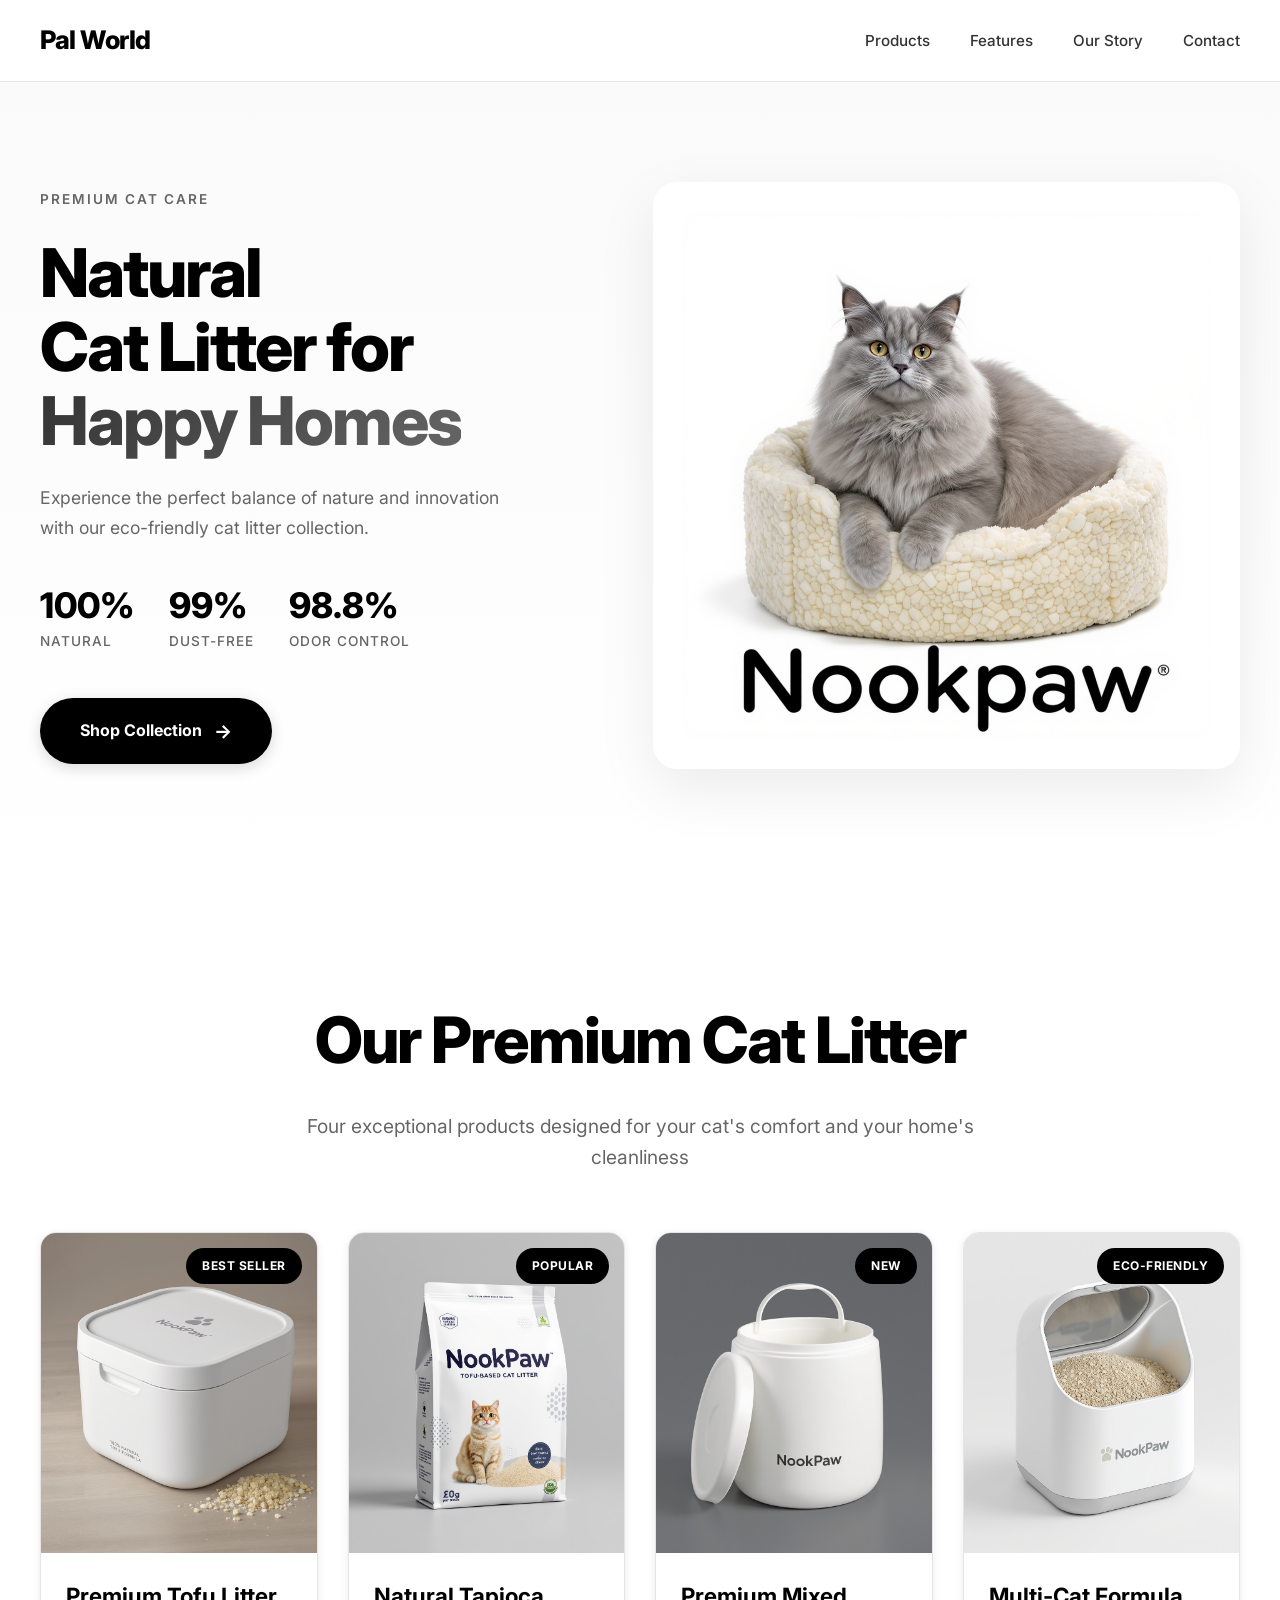
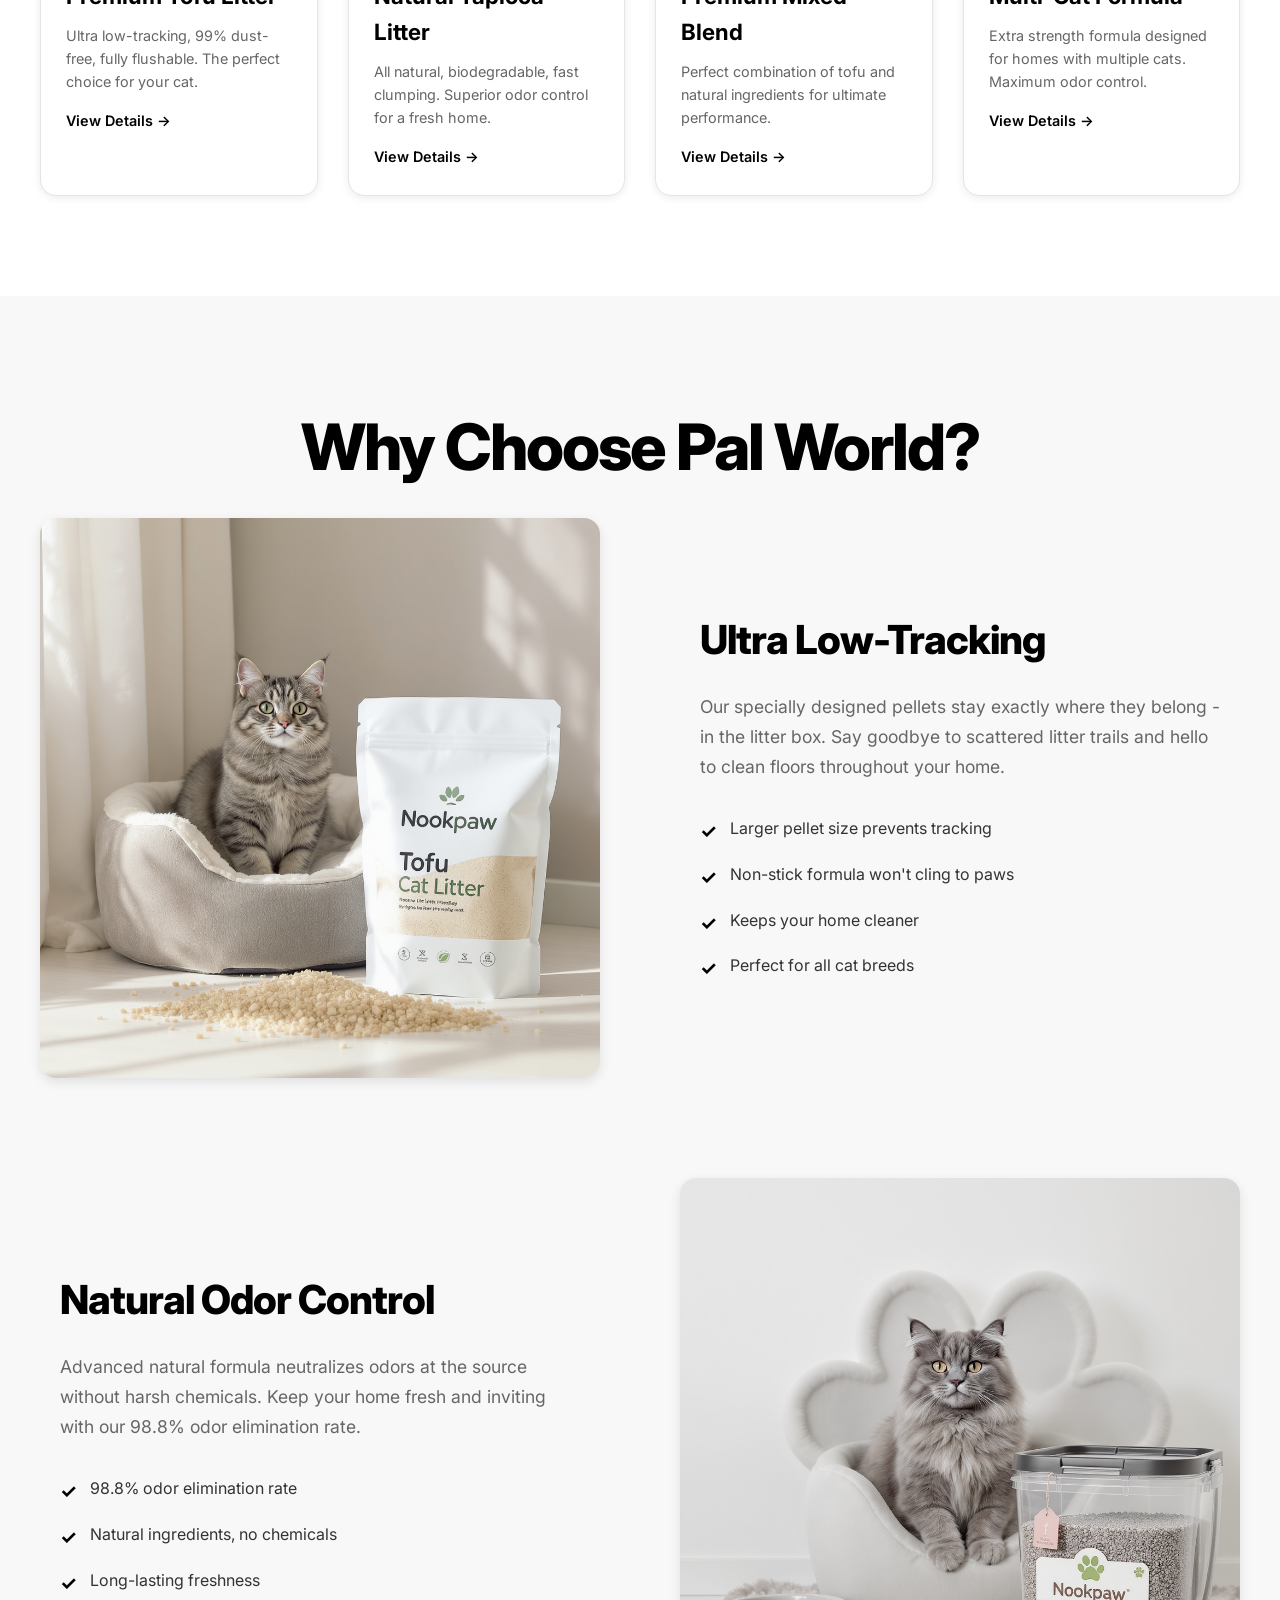
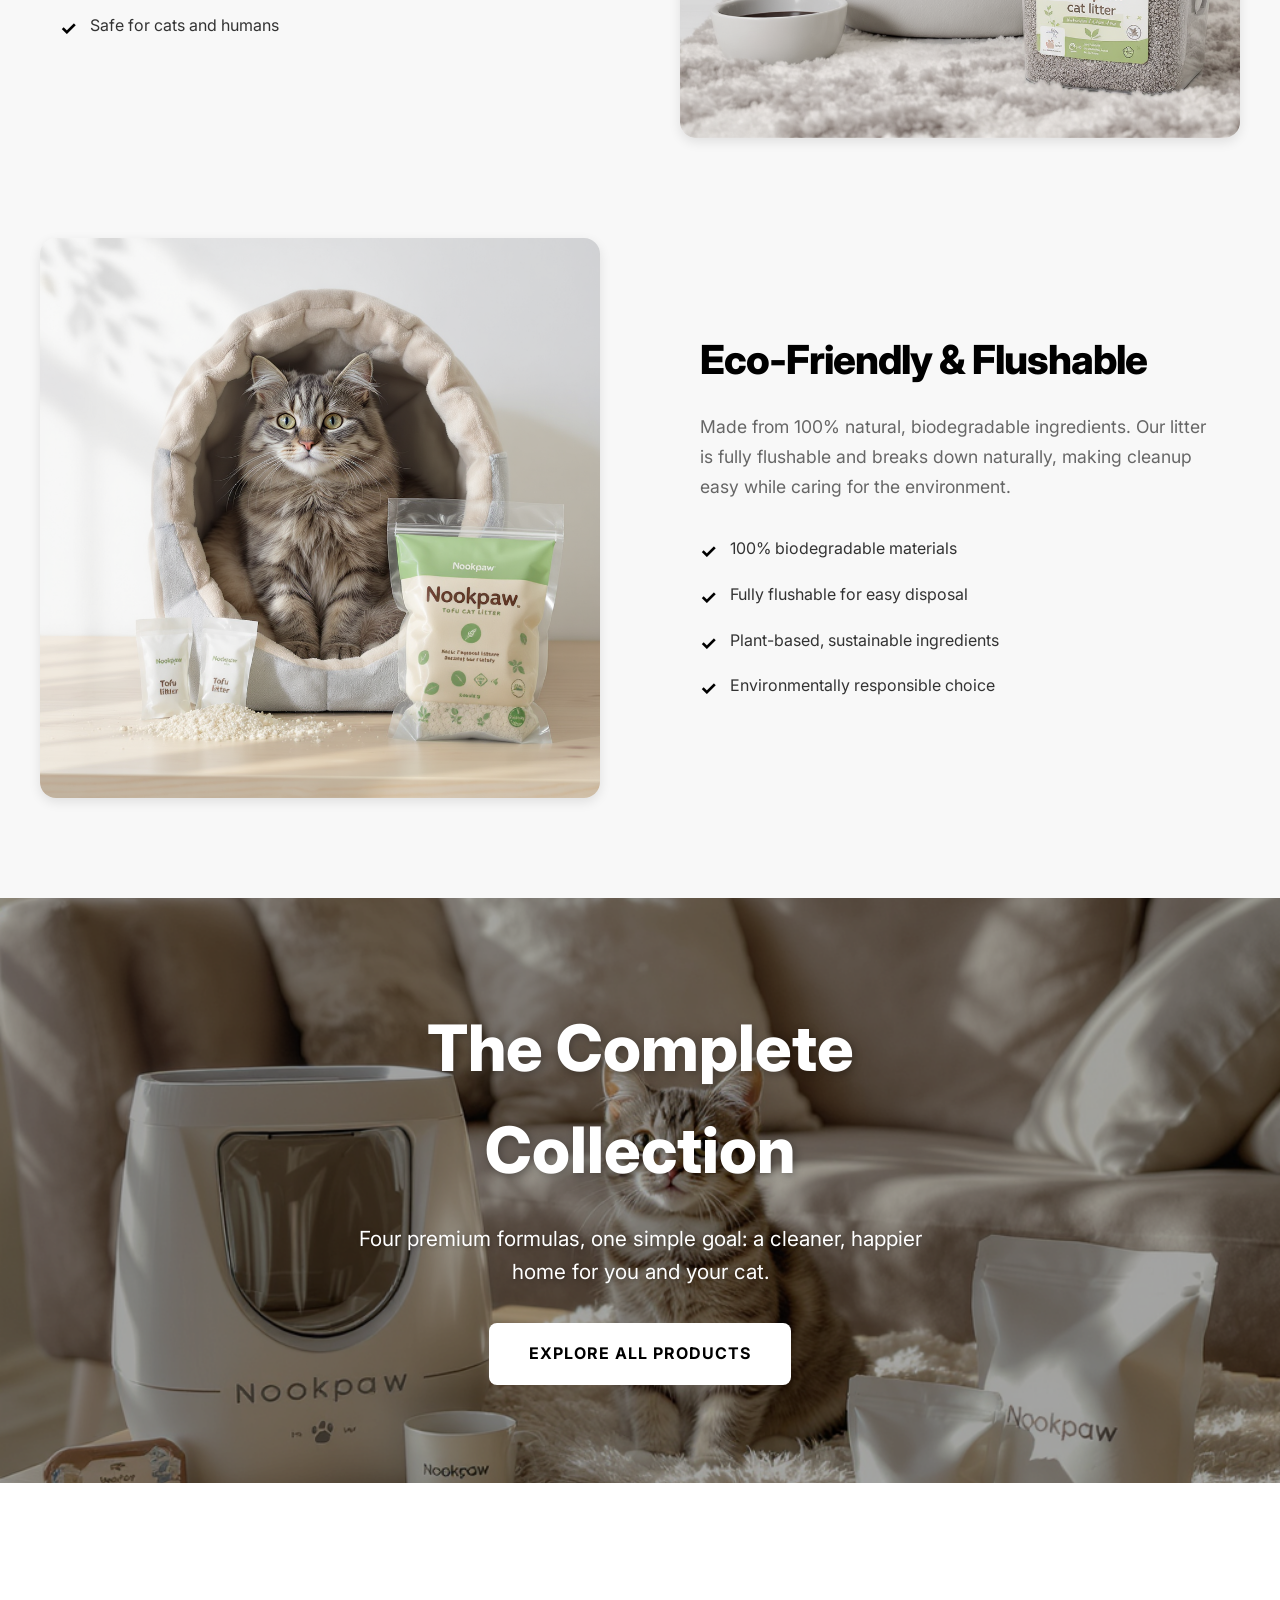
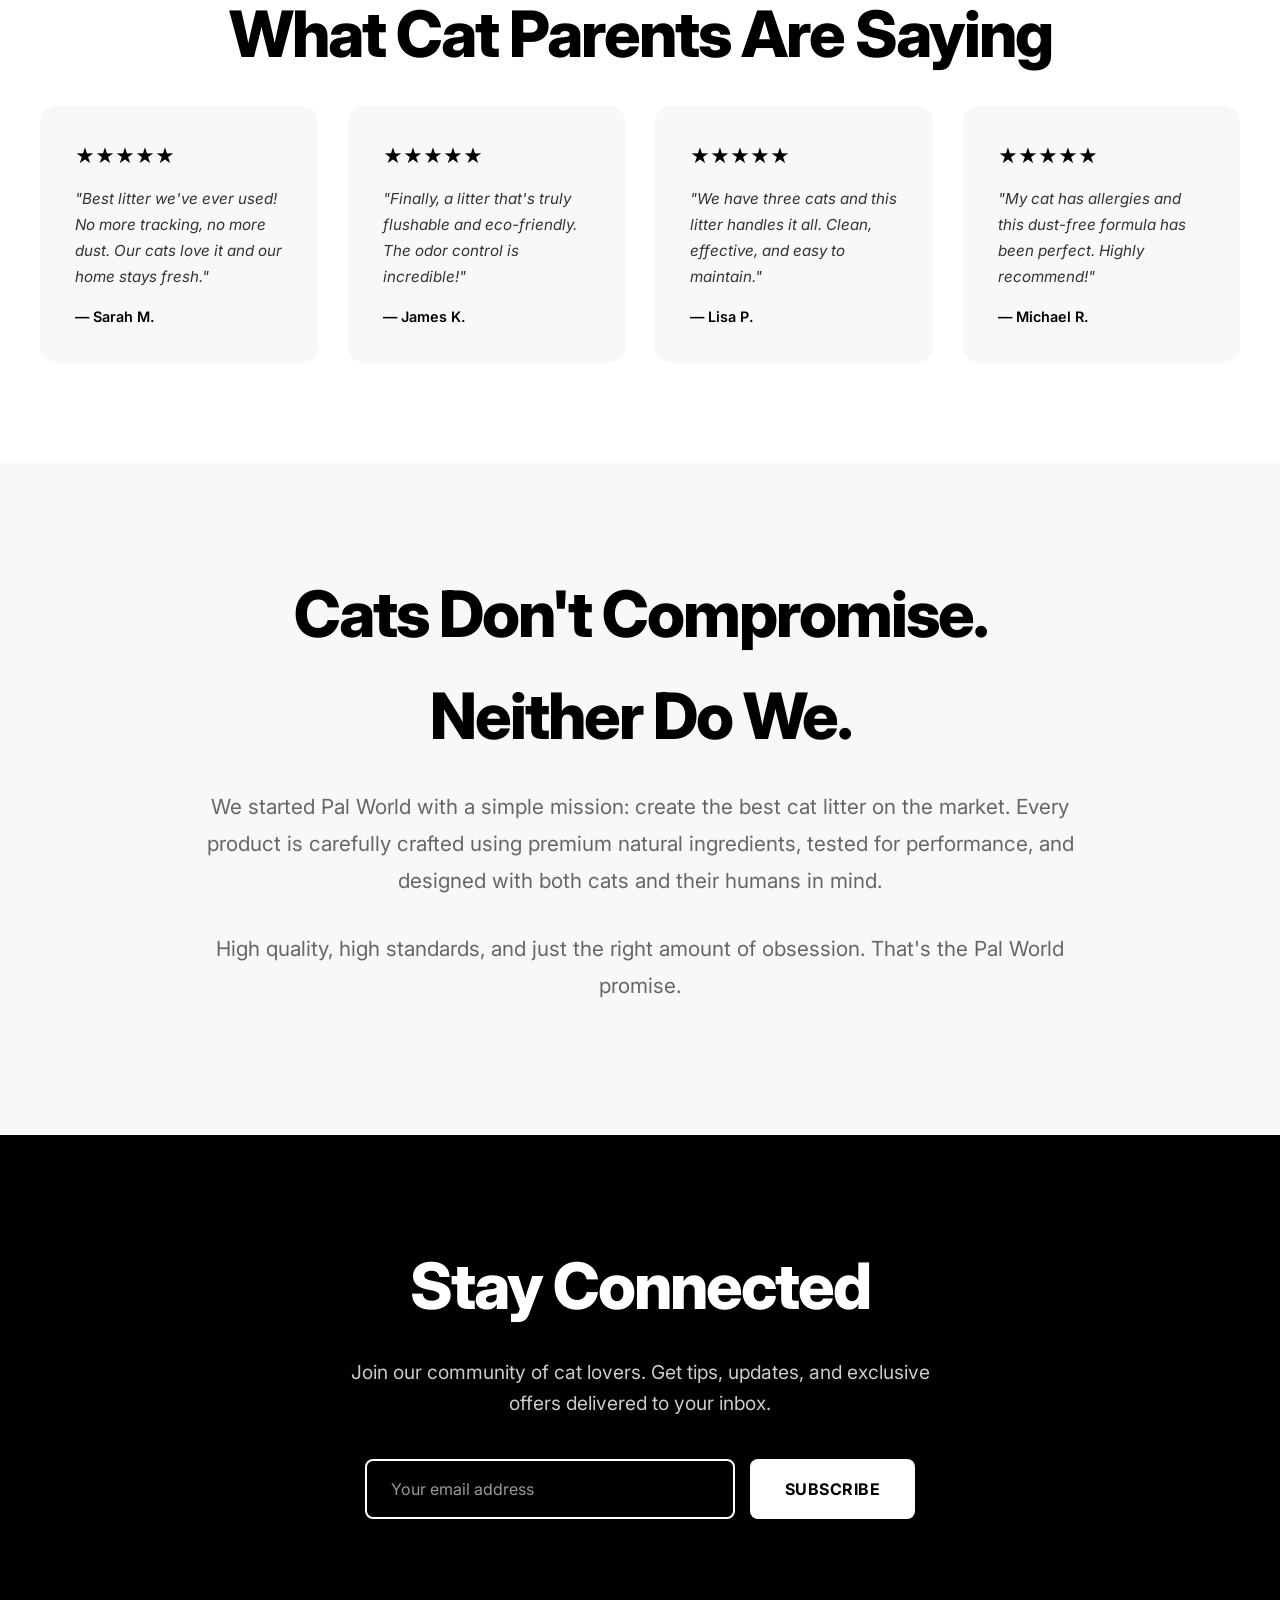
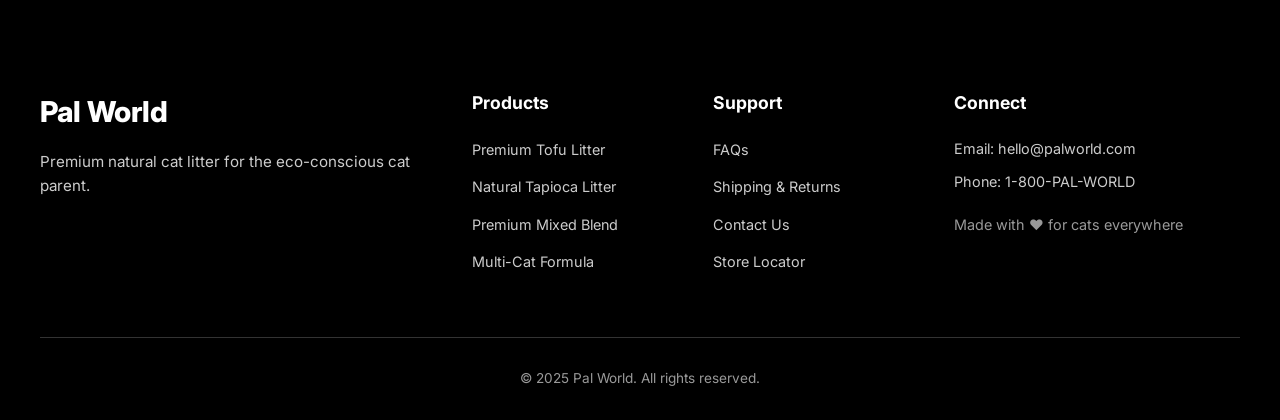
==== index.html @ e3d381c6 "Initial commit: Pal World cat litter website with products, story page, and modern design" ====
<!DOCTYPE html>
<html lang="en">
<head>
    <meta charset="UTF-8">
    <meta name="viewport" content="width=device-width, initial-scale=1.0">
    <title>Pal World - Premium Natural Cat Litter</title>
    <link rel="stylesheet" href="styles.css">
    <link rel="preconnect" href="https://fonts.googleapis.com">
    <link rel="preconnect" href="https://fonts.gstatic.com" crossorigin>
    <link href="https://fonts.googleapis.com/css2?family=Inter:wght@300;400;500;600;700;800&display=swap" rel="stylesheet">
</head>
<body>
    <!-- Navigation -->
    <nav class="navbar">
        <div class="nav-container">
            <div class="logo">
                <a href="#home">Pal World</a>
            </div>
            <ul class="nav-links">
                <li><a href="products.html">Products</a></li>
                <li><a href="#features">Features</a></li>
                <li><a href="story.html">Our Story</a></li>
                <li><a href="#contact">Contact</a></li>
            </ul>
        </div>
    </nav>

    <!-- Hero Section - Overlap Design -->
    <section id="home" class="hero-overlap">
        <div class="hero-container-modern">
            <div class="hero-content-wrapper">
                <!-- Text Content -->
                <div class="hero-text-box">
                    <span class="tag-line">Premium Cat Care</span>
                    <h1 class="display-title">
                        Natural<br>
                        Cat Litter for<br>
                        <span class="title-emphasis">Happy Homes</span>
                    </h1>
                    <p class="lead-text">Experience the perfect balance of nature and innovation with our eco-friendly cat litter collection.</p>
                    
                    <div class="stats-row">
                        <div class="stat-box">
                            <div class="stat-value">100%</div>
                            <div class="stat-label">Natural</div>
                        </div>
                        <div class="stat-box">
                            <div class="stat-value">99%</div>
                            <div class="stat-label">Dust-Free</div>
                        </div>
                        <div class="stat-box">
                            <div class="stat-value">98.8%</div>
                            <div class="stat-label">Odor Control</div>
                        </div>
                    </div>
                    
                    <a href="#products" class="cta-button-modern">
                        <span>Shop Collection</span>
                        <span class="arrow">→</span>
                    </a>
                </div>
                
                <!-- Image Content -->
                <div class="hero-image-box">
                    <div class="image-frame">
                        <img src="img/web (1).png" alt="Pal World Products" class="main-hero-image">
                    </div>
                </div>
            </div>
        </div>
    </section>

    <!-- Products Section -->
    <section id="products" class="products-main">
        <div class="wide-container">
            <h2 class="section-title-xl">Our Premium Cat Litter</h2>
            <p class="section-subtitle">Four exceptional products designed for your cat's comfort and your home's cleanliness</p>
            
            <div class="products-grid-four">
                <!-- Product 1 -->
                <div class="product-card-large">
                    <a href="product-1.html" class="product-link-full">
                        <div class="product-image-container">
                            <img src="img/product (1).png" alt="Premium Cat Litter Product 1" class="product-img">
                            <span class="product-badge-top">Best Seller</span>
                        </div>
                        <div class="product-info-card">
                            <h3 class="product-title-card">Premium Tofu Litter</h3>
                            <p class="product-desc-card">Ultra low-tracking, 99% dust-free, fully flushable. The perfect choice for your cat.</p>
                            <span class="shop-link-arrow">View Details →</span>
                        </div>
                    </a>
                </div>

                <!-- Product 2 -->
                <div class="product-card-large">
                    <a href="product-2.html" class="product-link-full">
                        <div class="product-image-container">
                            <img src="img/product (2).png" alt="Premium Cat Litter Product 2" class="product-img">
                            <span class="product-badge-top">Popular</span>
                        </div>
                        <div class="product-info-card">
                            <h3 class="product-title-card">Natural Tapioca Litter</h3>
                            <p class="product-desc-card">All natural, biodegradable, fast clumping. Superior odor control for a fresh home.</p>
                            <span class="shop-link-arrow">View Details →</span>
                        </div>
                    </a>
                </div>

                <!-- Product 3 -->
                <div class="product-card-large">
                    <a href="product-3.html" class="product-link-full">
                        <div class="product-image-container">
                            <img src="img/product (3).png" alt="Premium Cat Litter Product 3" class="product-img">
                            <span class="product-badge-top">New</span>
                        </div>
                        <div class="product-info-card">
                            <h3 class="product-title-card">Premium Mixed Blend</h3>
                            <p class="product-desc-card">Perfect combination of tofu and natural ingredients for ultimate performance.</p>
                            <span class="shop-link-arrow">View Details →</span>
                        </div>
                    </a>
                </div>

                <!-- Product 4 -->
                <div class="product-card-large">
                    <a href="product-4.html" class="product-link-full">
                        <div class="product-image-container">
                            <img src="img/product (4).png" alt="Premium Cat Litter Product 4" class="product-img">
                            <span class="product-badge-top">Eco-Friendly</span>
                        </div>
                        <div class="product-info-card">
                            <h3 class="product-title-card">Multi-Cat Formula</h3>
                            <p class="product-desc-card">Extra strength formula designed for homes with multiple cats. Maximum odor control.</p>
                            <span class="shop-link-arrow">View Details →</span>
                        </div>
                    </a>
                </div>
            </div>
        </div>
    </section>

    <!-- Features Detail Section with Litter Images -->
    <section id="features" class="features-detail">
        <div class="wide-container">
            <h2 class="section-title-xl">Why Choose Pal World?</h2>
            
            <!-- Feature 1 -->
            <div class="feature-row">
                <div class="feature-image-col">
                    <img src="img/litter (1).png" alt="Ultra Low Tracking Litter" class="feature-detail-img">
                </div>
                <div class="feature-text-col">
                    <h3 class="feature-heading">Ultra Low-Tracking</h3>
                    <p class="feature-description">Our specially designed pellets stay exactly where they belong - in the litter box. Say goodbye to scattered litter trails and hello to clean floors throughout your home.</p>
                    <ul class="feature-list">
                        <li>Larger pellet size prevents tracking</li>
                        <li>Non-stick formula won't cling to paws</li>
                        <li>Keeps your home cleaner</li>
                        <li>Perfect for all cat breeds</li>
                    </ul>
                </div>
            </div>

            <!-- Feature 2 -->
            <div class="feature-row reverse">
                <div class="feature-image-col">
                    <img src="img/litter (2).png" alt="Natural Odor Control" class="feature-detail-img">
                </div>
                <div class="feature-text-col">
                    <h3 class="feature-heading">Natural Odor Control</h3>
                    <p class="feature-description">Advanced natural formula neutralizes odors at the source without harsh chemicals. Keep your home fresh and inviting with our 98.8% odor elimination rate.</p>
                    <ul class="feature-list">
                        <li>98.8% odor elimination rate</li>
                        <li>Natural ingredients, no chemicals</li>
                        <li>Long-lasting freshness</li>
                        <li>Safe for cats and humans</li>
                    </ul>
                </div>
            </div>

            <!-- Feature 3 -->
            <div class="feature-row">
                <div class="feature-image-col">
                    <img src="img/litter (3).png" alt="Eco-Friendly and Flushable" class="feature-detail-img">
                </div>
                <div class="feature-text-col">
                    <h3 class="feature-heading">Eco-Friendly & Flushable</h3>
                    <p class="feature-description">Made from 100% natural, biodegradable ingredients. Our litter is fully flushable and breaks down naturally, making cleanup easy while caring for the environment.</p>
                    <ul class="feature-list">
                        <li>100% biodegradable materials</li>
                        <li>Fully flushable for easy disposal</li>
                        <li>Plant-based, sustainable ingredients</li>
                        <li>Environmentally responsible choice</li>
                    </ul>
                </div>
            </div>
        </div>
    </section>

    <!-- Full Width Banner with Web Image 3 -->
    <section class="promo-banner">
        <div class="promo-full">
            <img src="img/web (3).png" alt="Pal World Cat Litter Collection" class="promo-image">
            <div class="promo-overlay">
                <div class="promo-content">
                    <h2 class="promo-title">The Complete Collection</h2>
                    <p class="promo-text">Four premium formulas, one simple goal: a cleaner, happier home for you and your cat.</p>
                    <a href="#products" class="cta-button-white">Explore All Products</a>
                </div>
            </div>
        </div>
    </section>

    <!-- Testimonials Section -->
    <section class="testimonials-section">
        <div class="wide-container">
            <h2 class="section-title-xl">What Cat Parents Are Saying</h2>
            <div class="testimonials-grid-modern">
                <div class="testimonial-card-modern">
                    <div class="stars">★★★★★</div>
                    <p class="testimonial-quote">"Best litter we've ever used! No more tracking, no more dust. Our cats love it and our home stays fresh."</p>
                    <p class="testimonial-author">— Sarah M.</p>
                </div>
                <div class="testimonial-card-modern">
                    <div class="stars">★★★★★</div>
                    <p class="testimonial-quote">"Finally, a litter that's truly flushable and eco-friendly. The odor control is incredible!"</p>
                    <p class="testimonial-author">— James K.</p>
                </div>
                <div class="testimonial-card-modern">
                    <div class="stars">★★★★★</div>
                    <p class="testimonial-quote">"We have three cats and this litter handles it all. Clean, effective, and easy to maintain."</p>
                    <p class="testimonial-author">— Lisa P.</p>
                </div>
                <div class="testimonial-card-modern">
                    <div class="stars">★★★★★</div>
                    <p class="testimonial-quote">"My cat has allergies and this dust-free formula has been perfect. Highly recommend!"</p>
                    <p class="testimonial-author">— Michael R.</p>
                </div>
            </div>
        </div>
    </section>

    <!-- About Section -->
    <section id="about" class="about-section-modern">
        <div class="wide-container">
            <h2 class="section-title-xl">Cats Don't Compromise.<br>Neither Do We.</h2>
            <p class="about-text-large">We started Pal World with a simple mission: create the best cat litter on the market. Every product is carefully crafted using premium natural ingredients, tested for performance, and designed with both cats and their humans in mind.</p>
            <p class="about-text-large">High quality, high standards, and just the right amount of obsession. That's the Pal World promise.</p>
        </div>
    </section>

    <!-- Newsletter Section -->
    <section class="newsletter-modern">
        <div class="wide-container">
            <h2 class="section-title-xl">Stay Connected</h2>
            <p class="newsletter-text">Join our community of cat lovers. Get tips, updates, and exclusive offers delivered to your inbox.</p>
            <form class="newsletter-form-modern">
                <input type="email" placeholder="Your email address" class="newsletter-input-modern" required>
                <button type="submit" class="newsletter-button-modern">Subscribe</button>
            </form>
        </div>
    </section>

    <!-- Footer -->
    <footer id="contact" class="footer-modern">
        <div class="footer-container-modern">
            <div class="footer-grid-modern">
                <div class="footer-col">
                    <h3 class="footer-logo-text">Pal World</h3>
                    <p class="footer-tagline">Premium natural cat litter for the eco-conscious cat parent.</p>
                </div>
                <div class="footer-col">
                    <h4 class="footer-heading">Products</h4>
                    <ul class="footer-links-list">
                        <li><a href="product-1.html">Premium Tofu Litter</a></li>
                        <li><a href="product-2.html">Natural Tapioca Litter</a></li>
                        <li><a href="product-3.html">Premium Mixed Blend</a></li>
                        <li><a href="product-4.html">Multi-Cat Formula</a></li>
                    </ul>
                </div>
                <div class="footer-col">
                    <h4 class="footer-heading">Support</h4>
                    <ul class="footer-links-list">
                        <li><a href="#">FAQs</a></li>
                        <li><a href="#">Shipping & Returns</a></li>
                        <li><a href="#">Contact Us</a></li>
                        <li><a href="#">Store Locator</a></li>
                    </ul>
                </div>
                <div class="footer-col">
                    <h4 class="footer-heading">Connect</h4>
                    <p class="footer-contact">Email: hello@palworld.com</p>
                    <p class="footer-contact">Phone: 1-800-PAL-WORLD</p>
                    <p class="footer-made">Made with ♥ for cats everywhere</p>
                </div>
            </div>
            <div class="footer-bottom-bar">
                <p>&copy; 2025 Pal World. All rights reserved.</p>
            </div>
        </div>
    </footer>
</body>
</html>
---- styles.css ----
/* Reset and Base Styles */
* {
    margin: 0;
    padding: 0;
    box-sizing: border-box;
}

:root {
    --black: #000000;
    --white: #FFFFFF;
    --gray-light: #F8F8F8;
    --gray-medium: #666666;
    --gray-dark: #333333;
    --shadow-sm: 0 2px 8px rgba(0, 0, 0, 0.08);
    --shadow-md: 0 4px 12px rgba(0, 0, 0, 0.1);
    --shadow-lg: 0 10px 30px rgba(0, 0, 0, 0.15);
}

body {
    font-family: 'Inter', -apple-system, BlinkMacSystemFont, 'Segoe UI', sans-serif;
    color: var(--black);
    line-height: 1.6;
    background-color: var(--white);
    -webkit-font-smoothing: antialiased;
}

img {
    max-width: 100%;
    height: auto;
    display: block;
}

a {
    text-decoration: none;
    color: inherit;
}

/* Containers */
.nav-container,
.wide-container {
    max-width: 1400px;
    margin: 0 auto;
    padding: 0 40px;
}

/* Navigation */
.navbar {
    background-color: var(--white);
    padding: 20px 0;
    position: sticky;
    top: 0;
    z-index: 1000;
    border-bottom: 1px solid #E5E5E5;
}

.nav-container {
    display: flex;
    justify-content: space-between;
    align-items: center;
}

.logo a {
    font-size: 1.6rem;
    font-weight: 800;
    color: var(--black);
    letter-spacing: -0.5px;
}

.nav-links {
    display: flex;
    list-style: none;
    gap: 40px;
}

.nav-links a {
    color: var(--gray-dark);
    font-weight: 500;
    font-size: 0.95rem;
    transition: color 0.3s ease;
}

.nav-links a:hover {
    color: var(--black);
}

/* Hero Section - Overlap Design */
.hero-overlap {
    background: linear-gradient(to bottom, #FAFAFA 0%, #FFFFFF 100%);
    padding: 100px 0 120px;
}

.hero-container-modern {
    max-width: 1300px;
    margin: 0 auto;
    padding: 0 40px;
}

.hero-content-wrapper {
    display: grid;
    grid-template-columns: 1fr 1.1fr;
    gap: 80px;
    align-items: center;
}

/* Text Content */
.hero-text-box {
    z-index: 2;
}

.tag-line {
    display: inline-block;
    font-size: 0.85rem;
    font-weight: 600;
    text-transform: uppercase;
    letter-spacing: 2px;
    color: var(--gray-medium);
    margin-bottom: 25px;
}

.display-title {
    font-size: 4.2rem;
    font-weight: 800;
    line-height: 1.1;
    letter-spacing: -2px;
    color: var(--black);
    margin-bottom: 25px;
}

.title-emphasis {
    background: linear-gradient(135deg, #333 0%, #666 100%);
    -webkit-background-clip: text;
    -webkit-text-fill-color: transparent;
    background-clip: text;
}

.lead-text {
    font-size: 1.1rem;
    line-height: 1.7;
    color: var(--gray-medium);
    margin-bottom: 45px;
    max-width: 480px;
}

.stats-row {
    display: flex;
    gap: 35px;
    margin-bottom: 45px;
}

.stat-box {
    text-align: left;
}

.stat-value {
    font-size: 2.2rem;
    font-weight: 800;
    color: var(--black);
    line-height: 1;
    margin-bottom: 8px;
}

.stat-label {
    font-size: 0.85rem;
    color: var(--gray-medium);
    font-weight: 500;
    text-transform: uppercase;
    letter-spacing: 1px;
}

.cta-button-modern {
    display: inline-flex;
    align-items: center;
    gap: 12px;
    background-color: var(--black);
    color: var(--white);
    padding: 18px 40px;
    border-radius: 50px;
    font-size: 1rem;
    font-weight: 700;
    transition: all 0.3s ease;
    box-shadow: 0 4px 15px rgba(0, 0, 0, 0.15);
}

.cta-button-modern:hover {
    transform: translateY(-2px);
    box-shadow: 0 8px 25px rgba(0, 0, 0, 0.2);
}

.cta-button-modern .arrow {
    font-size: 1.2rem;
    transition: transform 0.3s ease;
}

.cta-button-modern:hover .arrow {
    transform: translateX(4px);
}

/* Image Content */
.hero-image-box {
    position: relative;
}

.image-frame {
    background-color: var(--white);
    border-radius: 24px;
    padding: 30px;
    box-shadow: 0 20px 60px rgba(0, 0, 0, 0.08);
}

.main-hero-image {
    width: 100%;
    height: auto;
    display: block;
    border-radius: 16px;
}

.floating-card {
    position: absolute;
    bottom: -30px;
    left: -40px;
    background-color: var(--white);
    padding: 20px 25px;
    border-radius: 16px;
    box-shadow: 0 15px 40px rgba(0, 0, 0, 0.12);
    display: flex;
    align-items: center;
    gap: 15px;
    z-index: 3;
}

.card-icon {
    font-size: 2.5rem;
}

.card-title {
    font-size: 1rem;
    font-weight: 700;
    color: var(--black);
    margin-bottom: 3px;
}

.card-subtitle {
    font-size: 0.8rem;
    color: var(--gray-medium);
    font-weight: 500;
}

/* Products Section */
.products-main {
    padding: 100px 0;
    background-color: var(--white);
}

.section-title-xl {
    font-size: 4rem;
    font-weight: 800;
    text-align: center;
    margin-bottom: 20px;
    letter-spacing: -2px;
    color: var(--black);
}

.section-subtitle {
    font-size: 1.2rem;
    text-align: center;
    color: var(--gray-medium);
    margin-bottom: 60px;
    max-width: 700px;
    margin-left: auto;
    margin-right: auto;
}

.products-grid-four {
    display: grid;
    grid-template-columns: repeat(4, 1fr);
    gap: 30px;
}

.product-card-large {
    background-color: var(--white);
    border-radius: 16px;
    overflow: hidden;
    box-shadow: var(--shadow-sm);
    transition: all 0.4s ease;
    border: 1px solid #E5E5E5;
}

.product-card-large:hover {
    transform: translateY(-8px);
    box-shadow: var(--shadow-lg);
}

.product-link-full {
    display: block;
}

.product-image-container {
    position: relative;
    width: 100%;
    height: 320px;
    background-color: var(--gray-light);
    overflow: hidden;
}

.product-img {
    width: 100%;
    height: 100%;
    object-fit: cover;
    transition: transform 0.4s ease;
}

.product-card-large:hover .product-img {
    transform: scale(1.05);
}

.product-badge-top {
    position: absolute;
    top: 15px;
    right: 15px;
    background-color: var(--black);
    color: var(--white);
    padding: 8px 16px;
    border-radius: 20px;
    font-size: 0.75rem;
    font-weight: 700;
    text-transform: uppercase;
    letter-spacing: 0.5px;
}

.product-info-card {
    padding: 25px;
}

.product-title-card {
    font-size: 1.4rem;
    font-weight: 700;
    color: var(--black);
    margin-bottom: 10px;
}

.product-desc-card {
    font-size: 0.9rem;
    color: var(--gray-medium);
    line-height: 1.6;
    margin-bottom: 15px;
}

.shop-link-arrow {
    color: var(--black);
    font-weight: 600;
    font-size: 0.9rem;
    transition: opacity 0.3s ease;
}

.product-card-large:hover .shop-link-arrow {
    opacity: 0.7;
}

/* Feature Banner */
.feature-banner {
    position: relative;
    width: 100%;
    height: 40vh;
    min-height: 300px;
    max-height: 450px;
    overflow: hidden;
    background-color: var(--gray-light);
}

.banner-full {
    position: relative;
    width: 100%;
    height: 100%;
}

.banner-image {
    width: 100%;
    height: 100%;
    display: block;
    object-fit: cover;
    object-position: center;
}

.banner-overlay {
    position: absolute;
    top: 0;
    left: 0;
    right: 0;
    bottom: 0;
    background: rgba(0, 0, 0, 0.4);
    display: flex;
    align-items: center;
    justify-content: center;
}

.banner-content {
    text-align: center;
    color: var(--white);
}

.banner-title {
    font-size: 3.5rem;
    font-weight: 800;
    margin-bottom: 10px;
    text-shadow: 2px 2px 8px rgba(0, 0, 0, 0.3);
}

.banner-subtitle {
    font-size: 1.8rem;
    font-weight: 400;
    font-style: italic;
    text-shadow: 1px 1px 4px rgba(0, 0, 0, 0.3);
}

/* Features Detail Section */
.features-detail {
    padding: 100px 0;
    background-color: var(--gray-light);
}

.feature-row {
    display: grid;
    grid-template-columns: 1fr 1fr;
    gap: 80px;
    align-items: center;
    margin-bottom: 100px;
}

.feature-row:last-child {
    margin-bottom: 0;
}

.feature-row.reverse {
    direction: rtl;
}

.feature-row.reverse > * {
    direction: ltr;
}

.feature-image-col {
    width: 100%;
}

.feature-detail-img {
    width: 100%;
    border-radius: 16px;
    box-shadow: var(--shadow-md);
}

.feature-text-col {
    padding: 20px;
}

.feature-heading {
    font-size: 2.5rem;
    font-weight: 800;
    margin-bottom: 20px;
    letter-spacing: -1px;
}

.feature-description {
    font-size: 1.1rem;
    color: var(--gray-medium);
    margin-bottom: 25px;
    line-height: 1.7;
}

.feature-list {
    list-style: none;
    padding-left: 0;
}

.feature-list li {
    font-size: 1rem;
    color: var(--gray-dark);
    padding: 10px 0;
    padding-left: 30px;
    position: relative;
}

.feature-list li::before {
    content: '✓';
    position: absolute;
    left: 0;
    color: var(--black);
    font-weight: bold;
    font-size: 1.2rem;
}

/* Promo Banner */
.promo-banner {
    position: relative;
    width: 100%;
    height: 65vh;
    min-height: 500px;
    max-height: 700px;
    overflow: hidden;
    background-color: var(--gray-light);
}

.promo-full {
    position: relative;
    width: 100%;
    height: 100%;
}

.promo-image {
    width: 100%;
    height: 100%;
    display: block;
    object-fit: cover;
    object-position: center;
}

.promo-overlay {
    position: absolute;
    top: 0;
    left: 0;
    right: 0;
    bottom: 0;
    background: rgba(0, 0, 0, 0.35);
    display: flex;
    align-items: center;
    justify-content: center;
}

.promo-content {
    text-align: center;
    color: var(--white);
    max-width: 700px;
    padding: 0 40px;
}

.promo-title {
    font-size: 4rem;
    font-weight: 800;
    margin-bottom: 20px;
    text-shadow: 2px 2px 8px rgba(0, 0, 0, 0.3);
}

.promo-text {
    font-size: 1.3rem;
    margin-bottom: 35px;
    text-shadow: 1px 1px 4px rgba(0, 0, 0, 0.3);
}

.cta-button-white {
    display: inline-block;
    background-color: var(--white);
    color: var(--black);
    padding: 18px 40px;
    border-radius: 8px;
    font-size: 1rem;
    font-weight: 700;
    text-transform: uppercase;
    letter-spacing: 1px;
    transition: all 0.3s ease;
}

.cta-button-white:hover {
    transform: translateY(-3px);
    box-shadow: var(--shadow-lg);
}

/* Testimonials Section */
.testimonials-section {
    padding: 100px 0;
    background-color: var(--white);
}

.testimonials-grid-modern {
    display: grid;
    grid-template-columns: repeat(4, 1fr);
    gap: 30px;
}

.testimonial-card-modern {
    background-color: var(--gray-light);
    padding: 35px;
    border-radius: 16px;
    transition: all 0.3s ease;
}

.testimonial-card-modern:hover {
    transform: translateY(-5px);
    box-shadow: var(--shadow-md);
}

.stars {
    color: var(--black);
    font-size: 1.2rem;
    margin-bottom: 15px;
}

.testimonial-quote {
    font-size: 0.95rem;
    color: var(--gray-dark);
    line-height: 1.7;
    margin-bottom: 15px;
    font-style: italic;
}

.testimonial-author {
    font-size: 0.9rem;
    color: var(--black);
    font-weight: 600;
}

/* About Section */
.about-section-modern {
    padding: 100px 0;
    background-color: var(--gray-light);
    text-align: center;
}

.about-text-large {
    font-size: 1.3rem;
    color: var(--gray-medium);
    line-height: 1.8;
    max-width: 900px;
    margin: 0 auto 30px;
}

/* Newsletter Section */
.newsletter-modern {
    padding: 100px 0;
    background-color: var(--black);
    text-align: center;
}

.newsletter-modern .section-title-xl {
    color: var(--white);
}

.newsletter-text {
    font-size: 1.2rem;
    color: #CCCCCC;
    margin-bottom: 40px;
    max-width: 600px;
    margin-left: auto;
    margin-right: auto;
}

.newsletter-form-modern {
    display: flex;
    gap: 15px;
    max-width: 550px;
    margin: 0 auto;
}

.newsletter-input-modern {
    flex: 1;
    padding: 18px 24px;
    border: 2px solid var(--white);
    border-radius: 8px;
    font-size: 1rem;
    font-family: 'Inter', sans-serif;
    background-color: transparent;
    color: var(--white);
}

.newsletter-input-modern::placeholder {
    color: #999999;
}

.newsletter-input-modern:focus {
    outline: none;
    border-color: #CCCCCC;
}

.newsletter-button-modern {
    padding: 18px 35px;
    background-color: var(--white);
    color: var(--black);
    border: none;
    border-radius: 8px;
    font-size: 1rem;
    font-weight: 700;
    cursor: pointer;
    transition: all 0.3s ease;
    text-transform: uppercase;
    letter-spacing: 0.5px;
    font-family: 'Inter', sans-serif;
}

.newsletter-button-modern:hover {
    background-color: #E5E5E5;
}

/* Footer */
.footer-modern {
    background-color: var(--black);
    color: var(--white);
    padding: 70px 0 30px;
}

.footer-container-modern {
    max-width: 1400px;
    margin: 0 auto;
    padding: 0 40px;
}

.footer-grid-modern {
    display: grid;
    grid-template-columns: 2fr 1fr 1fr 1.5fr;
    gap: 50px;
    margin-bottom: 50px;
}

.footer-logo-text {
    font-size: 1.8rem;
    font-weight: 800;
    margin-bottom: 15px;
}

.footer-tagline {
    color: #CCCCCC;
    font-size: 0.95rem;
    line-height: 1.6;
}

.footer-heading {
    font-size: 1.1rem;
    font-weight: 700;
    margin-bottom: 20px;
}

.footer-links-list {
    list-style: none;
}

.footer-links-list li {
    margin-bottom: 12px;
}

.footer-links-list a {
    color: #CCCCCC;
    font-size: 0.9rem;
    transition: color 0.3s ease;
}

.footer-links-list a:hover {
    color: var(--white);
}

.footer-contact {
    color: #CCCCCC;
    font-size: 0.9rem;
    margin-bottom: 10px;
}

.footer-made {
    color: #999999;
    font-size: 0.9rem;
    margin-top: 20px;
}

.footer-bottom-bar {
    text-align: center;
    padding-top: 30px;
    border-top: 1px solid #333333;
}

.footer-bottom-bar p {
    color: #999999;
    font-size: 0.85rem;
}

/* Responsive Design */
@media (max-width: 1200px) {
    .products-grid-four {
        grid-template-columns: repeat(2, 1fr);
    }

    .testimonials-grid-modern {
        grid-template-columns: repeat(2, 1fr);
    }
}

@media (max-width: 768px) {
    .nav-container,
    .wide-container,
    .footer-container-modern {
        padding: 0 20px;
    }

    .hero-title-large {
        font-size: 3rem;
    }

    .hero-subtitle-large {
        font-size: 1.5rem;
    }

    .section-title-xl {
        font-size: 2.5rem;
    }

    .products-grid-four {
        grid-template-columns: 1fr;
    }

    .feature-row,
    .feature-row.reverse {
        grid-template-columns: 1fr;
        gap: 40px;
        direction: ltr;
    }

    .testimonials-grid-modern {
        grid-template-columns: 1fr;
    }

    .footer-grid-modern {
        grid-template-columns: 1fr;
        gap: 40px;
    }

    .newsletter-form-modern {
        flex-direction: column;
    }

    .banner-title {
        font-size: 2.5rem;
    }

    .promo-title {
        font-size: 2.5rem;
    }

    .nav-links {
        gap: 20px;
    }
}

@media (max-width: 480px) {
    .hero-title-large {
        font-size: 2rem;
    }

    .hero-subtitle-large {
        font-size: 1.2rem;
    }

    .section-title-xl {
        font-size: 2rem;
    }

    .feature-heading {
        font-size: 1.8rem;
    }

    .nav-links {
        gap: 15px;
        font-size: 0.85rem;
    }
}

/* Smooth Scrolling */
html {
    scroll-behavior: smooth;
}

/* Selection */
::selection {
    background-color: var(--black);
    color: var(--white);
}
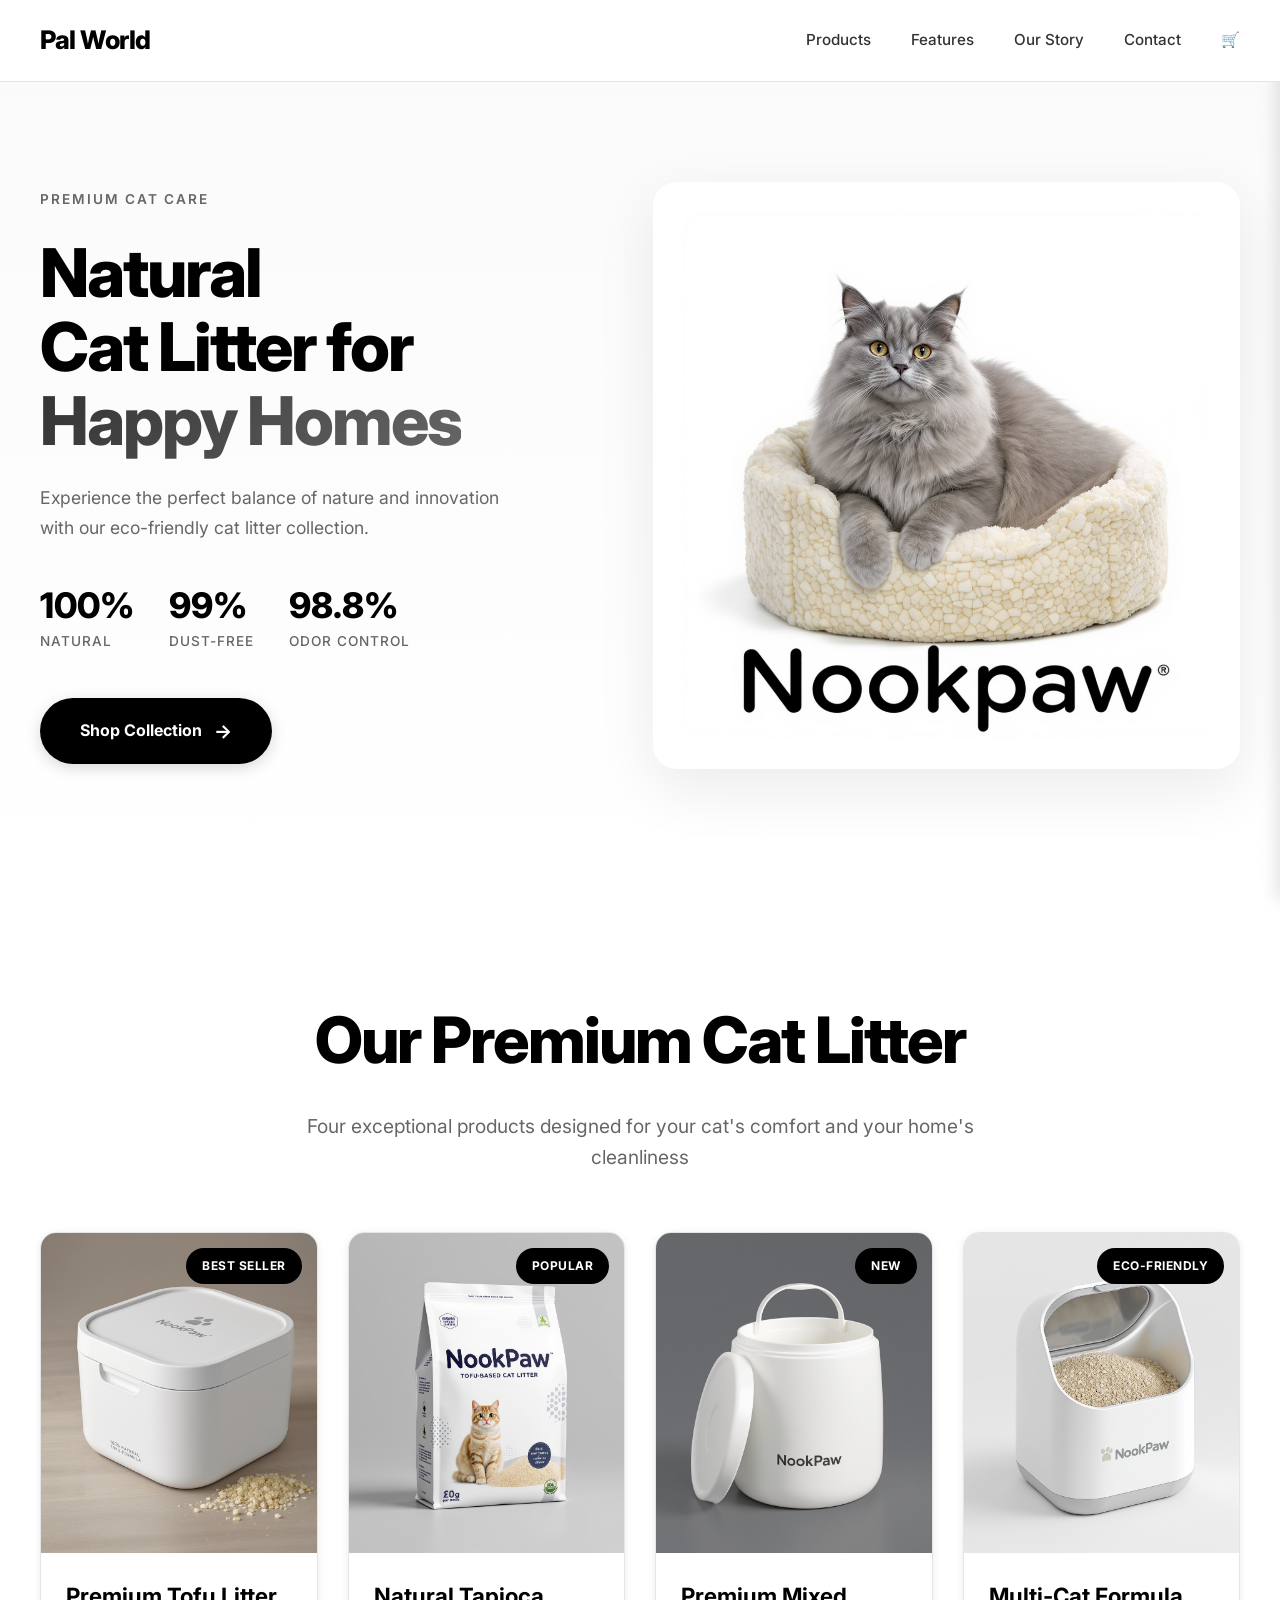
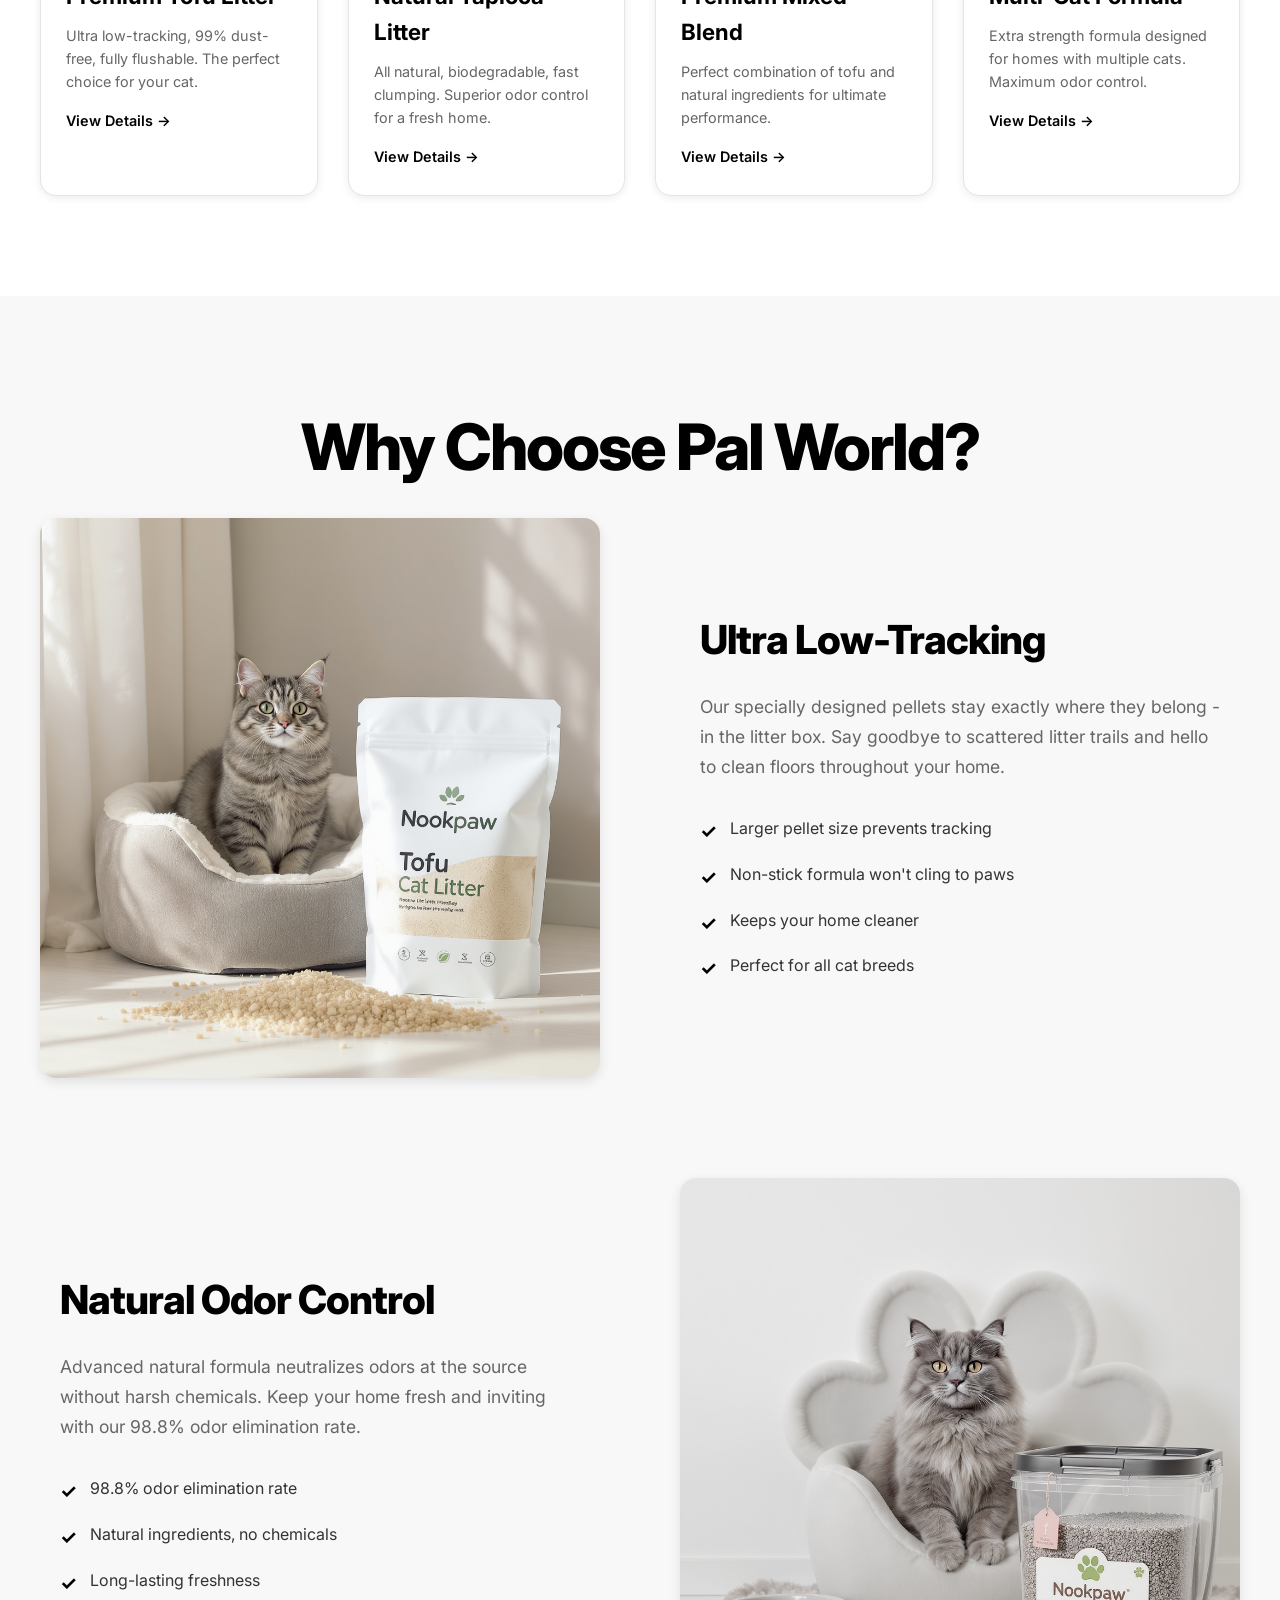
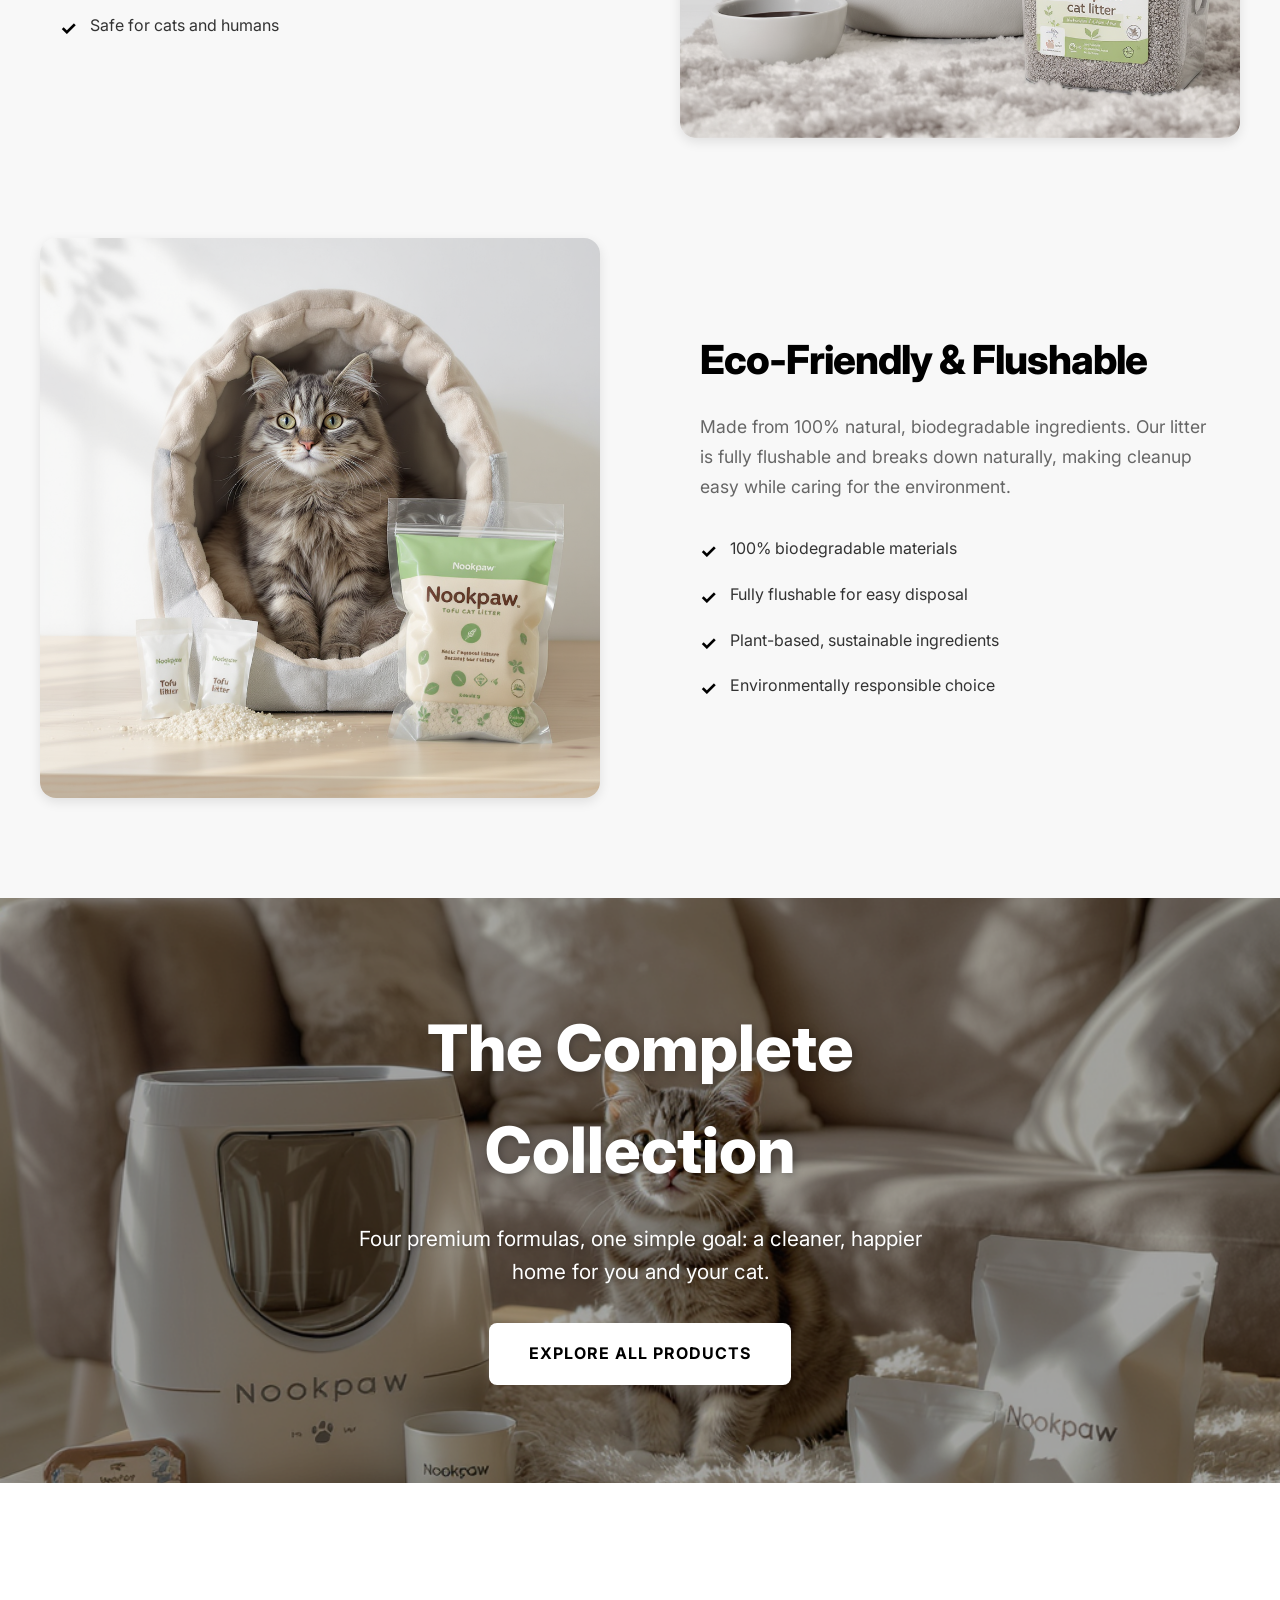
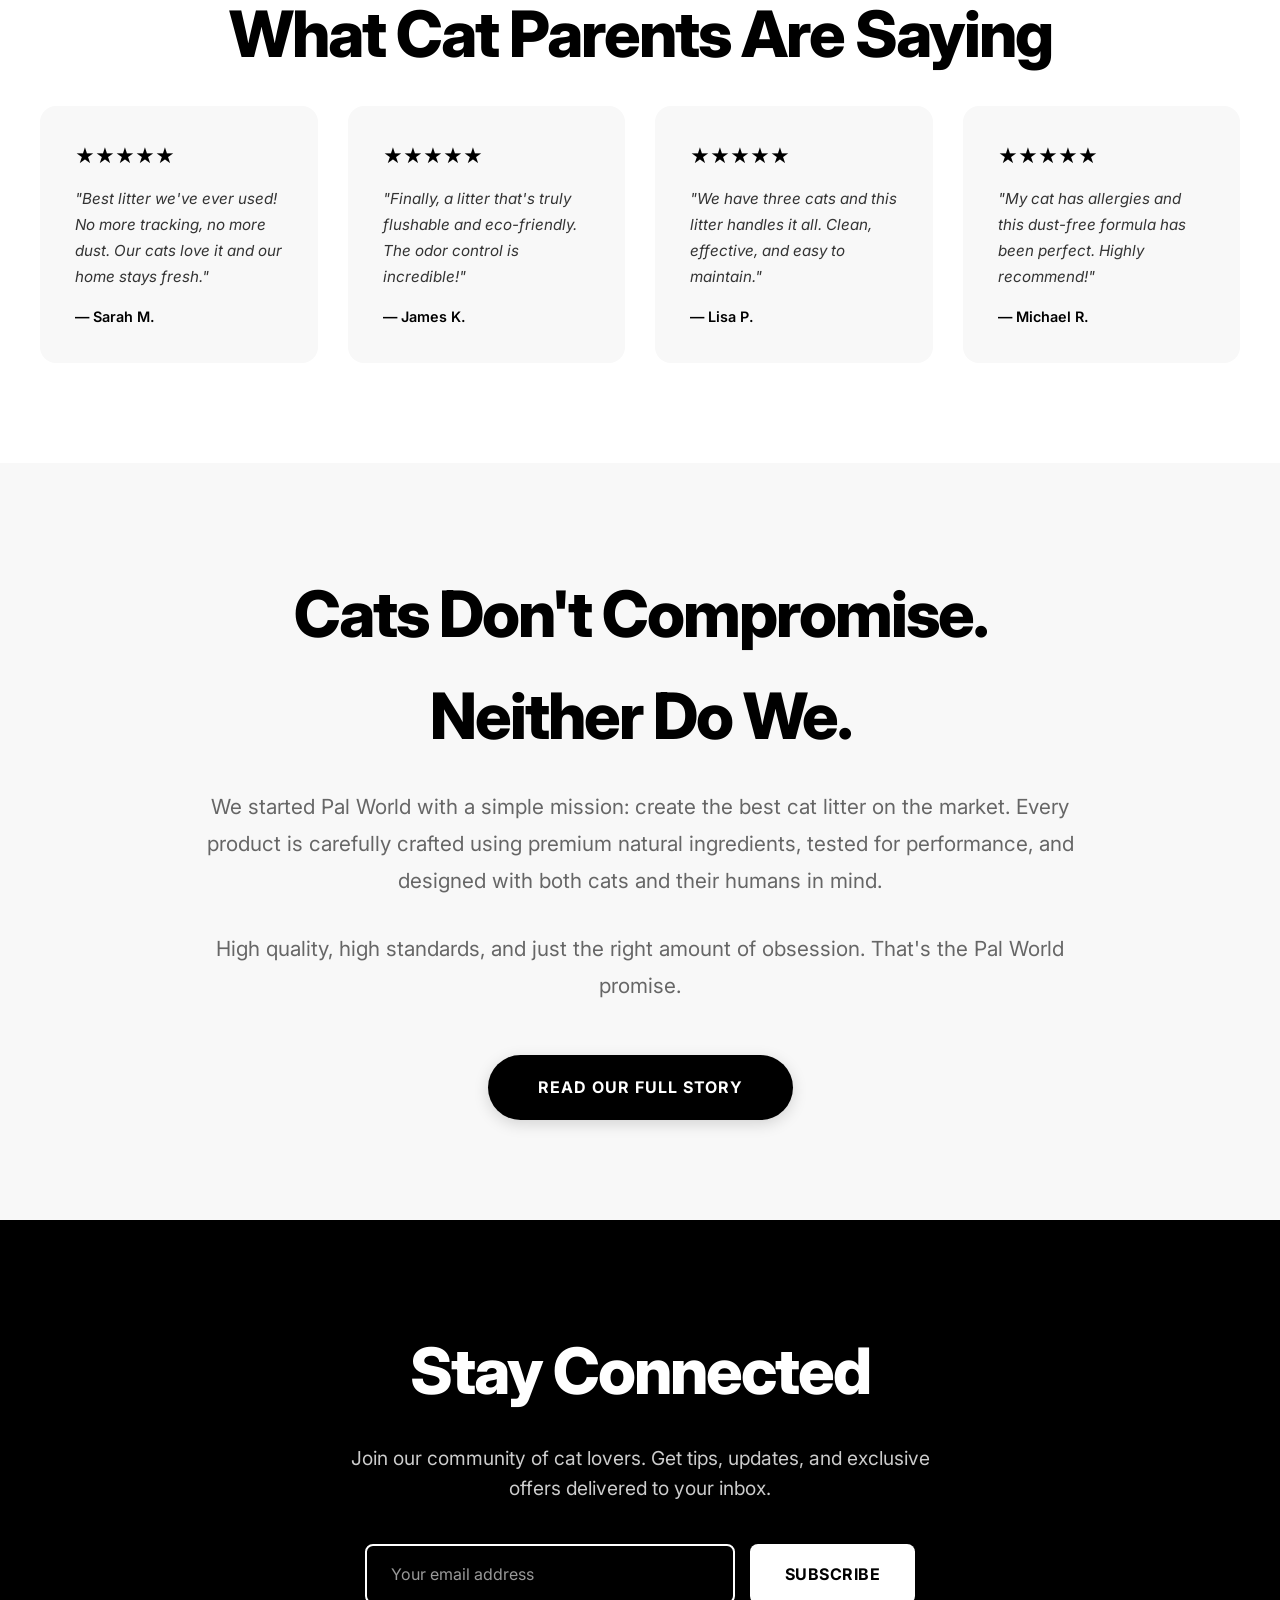
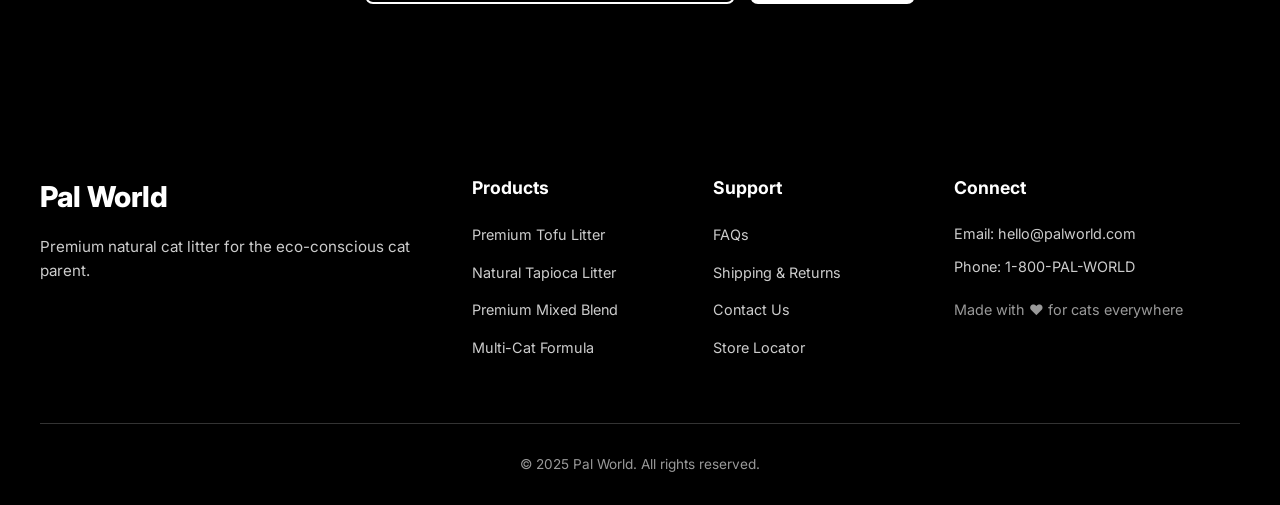
==== commit 4d3f8f6f: "Add shopping cart feature, update story page design, improve navigation and CTAs" ====
--- a/index.html
+++ b/index.html
@@ -8,8 +8,36 @@
     <link rel="preconnect" href="https://fonts.googleapis.com">
     <link rel="preconnect" href="https://fonts.gstatic.com" crossorigin>
     <link href="https://fonts.googleapis.com/css2?family=Inter:wght@300;400;500;600;700;800&display=swap" rel="stylesheet">
+    <link rel="stylesheet" href="cart.css">
 </head>
 <body>
+    <!-- Cart Overlay -->
+    <div class="cart-overlay" id="cart-overlay"></div>
+
+    <!-- Cart Sidebar -->
+    <div class="cart-sidebar" id="cart-sidebar">
+        <div class="cart-header">
+            <h2>Your Cart</h2>
+            <button class="close-cart">&times;</button>
+        </div>
+        <div class="cart-body">
+            <div class="empty-cart" id="empty-cart">
+                <div class="empty-cart-icon">🛒</div>
+                <p>Your cart is empty</p>
+                <a href="products.html" class="btn-continue-shopping close-cart">Continue Shopping</a>
+            </div>
+            <div class="cart-content" id="cart-content" style="display: none;">
+                <div id="cart-items"></div>
+            </div>
+        </div>
+        <div class="cart-footer">
+            <div class="cart-total-row">
+                <span class="cart-total-label">Total:</span>
+                <span class="cart-total-amount" id="cart-total">$0.00</span>
+            </div>
+            <button class="checkout-btn" id="checkout-btn">Proceed to Checkout</button>
+        </div>
+    </div>
     <!-- Navigation -->
     <nav class="navbar">
         <div class="nav-container">
@@ -21,6 +49,12 @@
                 <li><a href="#features">Features</a></li>
                 <li><a href="story.html">Our Story</a></li>
                 <li><a href="#contact">Contact</a></li>
+                <li>
+                    <a href="#" class="cart-icon">
+                        🛒
+                        <span class="cart-count">0</span>
+                    </a>
+                </li>
             </ul>
         </div>
     </nav>
@@ -54,7 +88,7 @@
                         </div>
                     </div>
                     
-                    <a href="#products" class="cta-button-modern">
+                    <a href="products.html" class="cta-button-modern">
                         <span>Shop Collection</span>
                         <span class="arrow">→</span>
                     </a>
@@ -206,7 +240,7 @@
                 <div class="promo-content">
                     <h2 class="promo-title">The Complete Collection</h2>
                     <p class="promo-text">Four premium formulas, one simple goal: a cleaner, happier home for you and your cat.</p>
-                    <a href="#products" class="cta-button-white">Explore All Products</a>
+                    <a href="products.html" class="cta-button-white">Explore All Products</a>
                 </div>
             </div>
         </div>
@@ -247,6 +281,9 @@
             <h2 class="section-title-xl">Cats Don't Compromise.<br>Neither Do We.</h2>
             <p class="about-text-large">We started Pal World with a simple mission: create the best cat litter on the market. Every product is carefully crafted using premium natural ingredients, tested for performance, and designed with both cats and their humans in mind.</p>
             <p class="about-text-large">High quality, high standards, and just the right amount of obsession. That's the Pal World promise.</p>
+            <div class="about-cta">
+                <a href="story.html" class="btn-our-story">Read Our Full Story</a>
+            </div>
         </div>
     </section>
 
@@ -300,5 +337,7 @@
             </div>
         </div>
     </footer>
+
+    <script src="cart.js"></script>
 </body>
 </html>
--- a/styles.css
+++ b/styles.css
@@ -70,6 +70,14 @@
     display: flex;
     list-style: none;
     gap: 40px;
+    align-items: center;
+    margin: 0;
+    padding: 0;
+}
+
+.nav-links li {
+    display: flex;
+    align-items: center;
 }
 
 .nav-links a {
@@ -77,6 +85,8 @@
     font-weight: 500;
     font-size: 0.95rem;
     transition: color 0.3s ease;
+    display: flex;
+    align-items: center;
 }
 
 .nav-links a:hover {
@@ -622,6 +632,31 @@
     margin: 0 auto 30px;
 }
 
+.about-cta {
+    margin-top: 50px;
+    text-align: center;
+}
+
+.btn-our-story {
+    display: inline-block;
+    background-color: var(--black);
+    color: var(--white);
+    padding: 20px 50px;
+    border-radius: 50px;
+    font-size: 1rem;
+    font-weight: 700;
+    text-transform: uppercase;
+    letter-spacing: 1px;
+    transition: all 0.3s ease;
+    box-shadow: 0 4px 15px rgba(0, 0, 0, 0.15);
+    text-decoration: none;
+}
+
+.btn-our-story:hover {
+    transform: translateY(-3px);
+    box-shadow: 0 8px 25px rgba(0, 0, 0, 0.25);
+}
+
 /* Newsletter Section */
 .newsletter-modern {
     padding: 100px 0;
--- a/cart.css
+++ b/cart.css
@@ -0,0 +1,366 @@
+/* Shopping Cart Styles */
+
+/* Cart Icon in Navigation */
+.cart-icon {
+    position: relative;
+    cursor: pointer;
+    padding: 0;
+    transition: transform 0.3s ease;
+    display: flex;
+    align-items: center;
+    justify-content: center;
+    gap: 8px;
+    font-size: 1.5rem;
+    height: 24px;
+}
+
+.cart-icon:hover {
+    transform: scale(1.1);
+}
+
+.cart-count {
+    position: absolute;
+    top: -8px;
+    right: -8px;
+    background-color: #ff4444;
+    color: white;
+    border-radius: 50%;
+    width: 20px;
+    height: 20px;
+    display: flex;
+    align-items: center;
+    justify-content: center;
+    font-size: 0.7rem;
+    font-weight: 700;
+}
+
+/* Cart Overlay */
+.cart-overlay {
+    position: fixed;
+    top: 0;
+    left: 0;
+    width: 100%;
+    height: 100%;
+    background-color: rgba(0, 0, 0, 0.5);
+    z-index: 999;
+    opacity: 0;
+    visibility: hidden;
+    transition: all 0.3s ease;
+}
+
+.cart-overlay.active {
+    opacity: 1;
+    visibility: visible;
+}
+
+/* Cart Sidebar */
+.cart-sidebar {
+    position: fixed;
+    top: 0;
+    right: -450px;
+    width: 450px;
+    height: 100%;
+    background-color: var(--white);
+    z-index: 1000;
+    transition: right 0.3s ease;
+    box-shadow: -5px 0 15px rgba(0, 0, 0, 0.1);
+    display: flex;
+    flex-direction: column;
+    overflow: visible;
+}
+
+.cart-sidebar.active {
+    right: 0;
+}
+
+/* Cart Header */
+.cart-header {
+    padding: 25px 30px;
+    border-bottom: 2px solid #e5e5e5;
+    display: flex;
+    justify-content: space-between;
+    align-items: center;
+}
+
+.cart-header h2 {
+    font-size: 1.8rem;
+    font-weight: 800;
+    color: var(--black);
+}
+
+.close-cart {
+    background: none;
+    border: none;
+    font-size: 2rem;
+    cursor: pointer;
+    color: var(--gray-medium);
+    transition: color 0.3s ease;
+    padding: 0;
+    width: 30px;
+    height: 30px;
+    display: flex;
+    align-items: center;
+    justify-content: center;
+}
+
+.close-cart:hover {
+    color: var(--black);
+}
+
+/* Cart Body */
+.cart-body {
+    flex: 1;
+    overflow-y: auto;
+    overflow-x: visible;
+    padding: 20px 30px;
+}
+
+/* Empty Cart */
+.empty-cart {
+    text-align: center;
+    padding: 60px 30px;
+    display: flex;
+    flex-direction: column;
+    align-items: center;
+    width: 100%;
+}
+
+.empty-cart-icon {
+    font-size: 5rem;
+    margin-bottom: 20px;
+    opacity: 0.3;
+}
+
+.empty-cart p {
+    font-size: 1.2rem;
+    color: var(--gray-medium);
+    margin-bottom: 30px;
+}
+
+.btn-continue-shopping {
+    display: inline-block;
+    background-color: var(--black);
+    color: var(--white);
+    padding: 16px 30px;
+    border-radius: 50px;
+    font-size: 0.85rem;
+    font-weight: 700;
+    text-transform: uppercase;
+    letter-spacing: 0.3px;
+    transition: all 0.3s ease;
+    text-decoration: none;
+    white-space: nowrap;
+    text-overflow: clip;
+}
+
+.btn-continue-shopping:hover {
+    transform: translateY(-2px);
+    box-shadow: 0 8px 20px rgba(0, 0, 0, 0.2);
+}
+
+/* Cart Items */
+.cart-item {
+    display: flex;
+    gap: 15px;
+    padding: 20px 0;
+    border-bottom: 1px solid #e5e5e5;
+    position: relative;
+}
+
+.cart-item:last-child {
+    border-bottom: none;
+}
+
+.cart-item-image {
+    width: 80px;
+    height: 80px;
+    object-fit: cover;
+    border-radius: 8px;
+    background-color: #f5f5f5;
+}
+
+.cart-item-details {
+    flex: 1;
+}
+
+.cart-item-name {
+    font-size: 1rem;
+    font-weight: 700;
+    color: var(--black);
+    margin-bottom: 8px;
+}
+
+.cart-item-price {
+    font-size: 1.1rem;
+    font-weight: 800;
+    color: var(--black);
+    margin-bottom: 12px;
+}
+
+/* Quantity Controls */
+.cart-item-quantity {
+    display: flex;
+    align-items: center;
+    gap: 10px;
+}
+
+.qty-btn {
+    width: 28px;
+    height: 28px;
+    border: 2px solid var(--black);
+    background-color: var(--white);
+    color: var(--black);
+    border-radius: 4px;
+    cursor: pointer;
+    font-size: 1.2rem;
+    font-weight: 700;
+    display: flex;
+    align-items: center;
+    justify-content: center;
+    transition: all 0.3s ease;
+}
+
+.qty-btn:hover {
+    background-color: var(--black);
+    color: var(--white);
+}
+
+.qty-input {
+    width: 50px;
+    height: 28px;
+    text-align: center;
+    border: 2px solid #e5e5e5;
+    border-radius: 4px;
+    font-size: 0.95rem;
+    font-weight: 700;
+    font-family: 'Inter', sans-serif;
+}
+
+.qty-input:focus {
+    outline: none;
+    border-color: var(--black);
+}
+
+.remove-item {
+    position: absolute;
+    top: 20px;
+    right: 0;
+    background: none;
+    border: none;
+    font-size: 1.8rem;
+    color: var(--gray-medium);
+    cursor: pointer;
+    transition: color 0.3s ease;
+    width: 30px;
+    height: 30px;
+    display: flex;
+    align-items: center;
+    justify-content: center;
+}
+
+.remove-item:hover {
+    color: #ff4444;
+}
+
+/* Cart Footer */
+.cart-footer {
+    border-top: 2px solid #e5e5e5;
+    padding: 25px 30px;
+    background-color: #fafafa;
+}
+
+.cart-total-row {
+    display: flex;
+    justify-content: space-between;
+    align-items: center;
+    margin-bottom: 20px;
+}
+
+.cart-total-label {
+    font-size: 1.3rem;
+    font-weight: 700;
+    color: var(--black);
+}
+
+.cart-total-amount {
+    font-size: 2rem;
+    font-weight: 800;
+    color: var(--black);
+}
+
+.checkout-btn {
+    width: 100%;
+    background-color: var(--black);
+    color: var(--white);
+    padding: 18px;
+    border: none;
+    border-radius: 50px;
+    font-size: 1rem;
+    font-weight: 700;
+    text-transform: uppercase;
+    letter-spacing: 1px;
+    cursor: pointer;
+    transition: all 0.3s ease;
+    font-family: 'Inter', sans-serif;
+}
+
+.checkout-btn:hover {
+    transform: translateY(-2px);
+    box-shadow: 0 8px 20px rgba(0, 0, 0, 0.2);
+}
+
+/* Cart Notification */
+.cart-notification {
+    position: fixed;
+    bottom: 30px;
+    right: 30px;
+    background-color: var(--black);
+    color: var(--white);
+    padding: 18px 30px;
+    border-radius: 50px;
+    font-size: 1rem;
+    font-weight: 700;
+    box-shadow: 0 8px 25px rgba(0, 0, 0, 0.3);
+    z-index: 10000;
+    opacity: 0;
+    transform: translateY(20px);
+    transition: all 0.3s ease;
+}
+
+.cart-notification.show {
+    opacity: 1;
+    transform: translateY(0);
+}
+
+/* Responsive Design */
+@media (max-width: 768px) {
+    .cart-sidebar {
+        width: 100%;
+        right: -100%;
+    }
+
+    .cart-header {
+        padding: 20px;
+    }
+
+    .cart-body {
+        padding: 15px 20px;
+    }
+
+    .cart-footer {
+        padding: 20px;
+    }
+
+    .cart-item-image {
+        width: 60px;
+        height: 60px;
+    }
+
+    .cart-notification {
+        right: 20px;
+        left: 20px;
+        bottom: 20px;
+        text-align: center;
+    }
+}
+
